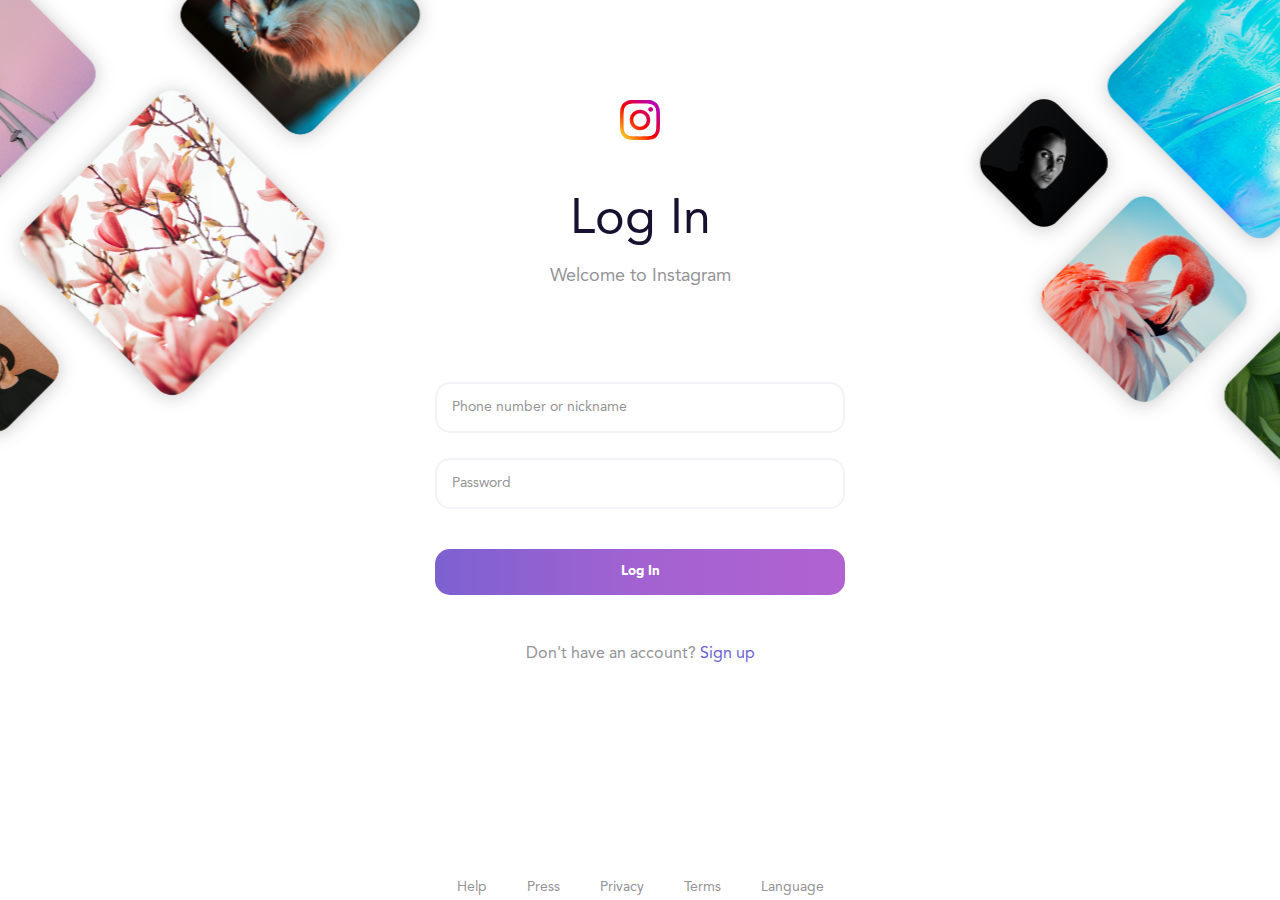
==== index.html @ f89cb43f "first commit" ====
<!DOCTYPE html>
<html lang="en">
<head>
    <meta charset="UTF-8">
    <meta http-equiv="X-UA-Compatible" content="IE=edge">
    <meta name="viewport" content="width=device-width, initial-scale=1.0">
    <link rel="stylesheet" href="./css/style.css">
    <title>Instagram | Login</title>
</head>
<body>
    <!--Header-->
    <header>
        <div class="logo">
            <img src="/img/instagram.svg" draggable="false">
        </div>
        <h1 class="text-lg line1">Log In</h1>
        <h2 class="text-md line2">Welcome to Instagram</h2>
    </header>
    <!--Login form-->
    <div class="login-page">
        <div class="form">
          <form class="register-form">
            <input class="text-md" type="text" placeholder="Phone number or nickname"/>
            <input class="text-md" type="password" placeholder="Password"/>
          </form>
          <button class="login-btn">Log In</button>
          <p class="text-md message">Don't have an account?<a href="#"> Sign up</a></p>
        </div>
    </div>
    <!--Footer-->
    <footer>
        <div class="child-1 text-md footer-nav">
            <ul>
                <li>Help</li>
                <li>Press</li>
                <li>Privacy</li>
                <li>Terms</li>
                <li>Language</li>
            </ul>
        </div>
    </footer>
    <!--Illustrations-->
    <div class="left-pictures">
        <img src="/img/illustration_1.png" draggable="false">
    </div>
    <div class="right-pictures">
        <img src="/img/illustration_2.png" draggable="false">
    </div>
</body>
</html>
---- css/style.css ----
/* Fonts */
@font-face {
    font-family: "Avenir";
    src: url(/fonts/AvenirLTStd-Black.otf);
    font-weight: 300;
}

@font-face {
    font-family: "Avenir";
    src: url(/fonts/AvenirLTStd-Roman.otf);
    font-weight: 200;
}

@font-face {
    font-family: "Avenir";
    src: url(/fonts/AvenirLTStd-Book.otf);
    font-weight: 100;
}

/* Universal styling */
* {
    padding: 0;
    margin: 0;
    font-family: "Avenir";
    overflow-x: hidden;
    box-sizing: border-box;
}

/* Pre-styles */

.text-lg {
    font-size: 50px;
    font-weight: 200;
    color: #17102f;
}

.text-md {
    font-size: 18px;
    font-weight: 200;
    color: #939396;
}

.text-sm {
    font-size: 16px;
    font-weight: 100;
    color: #939396;
}

a {
    text-decoration: none;
    color: #675fd1;
    cursor: pointer;
}

/* Intro/Header */
.logo {
    position: relative;
    display: flex;
    width: 60px;
    height: 60px;
    margin: 0 auto;
    margin-top: 90px;
    margin-bottom: 40px;
}

header {
    position: relative;
    text-align: center;
}

.line1 {
    margin-bottom: 15px;
}

/* Login form */

.login-page {
    position: relative;
    width: 500px;
    padding-top: 50px;
    margin: auto;
    overflow: visible;
}


.form {
    position: relative;
    z-index: 1;
    background: transparent;
    width: 100%;
    margin: 0 auto 100px;
    padding: 45px;
    text-align: center;
}

.form input {
    font-family: "Avenir";
    outline: 0;
    background: transparent;
    width: 100%;
    color: #17102f;
    border: 2px solid #f4f2f7;
    border-radius: 15px;
    margin: 0 0 25px;
    padding: 15px;
    box-sizing: border-box;
    font-size: 14px;
}

::placeholder { /* Chrome, Firefox, Opera, Safari 10.1+ */
    color: #939396;
    opacity: 1; /* Firefox */
}
  
  :-ms-input-placeholder { /* Internet Explorer 10-11 */
    color: #939396;
}
  
  ::-ms-input-placeholder { /* Microsoft Edge */
    color: #939396;
}


button {
    width: 100%;
    background: rgb(125,97,209);
    background: linear-gradient(90deg, rgba(125,97,209,1) 0%, rgba(163,98,209,1) 50%, rgba(177,98,209,1) 100%);
    border: none;
    border-radius: 15px;
    margin-top: 15px;
    padding: 10px 10px 10px 10px;
    padding: 15px;
    font-weight: 300;
    color: #fff;
    cursor: pointer;
    transition: all 0.3s ease-in-out;
}

button:hover {
    color: rgba(255, 255, 255, 1);
    box-shadow: 0 5px 40px rgba(180, 74, 255, 0.4);
    
}

.message {
    margin-top: 50px;
    font-size: 16px;
    margin-bottom: 70px;
}

/* Footer */

.footer-nav {
    position: relative;
    display: flex;
    justify-content: center;
}

.footer-nav ul {
    display: flex;
    gap: 40px;
}

.footer-nav li {
    list-style-type: none;
    display: inline-block;
    cursor: pointer;
    font-size: 14px;
}


/* Illustrations */

.left-pictures {
    position: absolute;
    z-index: -1;
    transform: scale(0.8);
    left: -500px;
    top: -300px;
}

.right-pictures {
    position: absolute;
    z-index: -1;
    transform: scale(0.8);
    right: -500px;
    top: -300px;
}

/* Media Queries */

@media only screen and (min-width: 1px) and (max-width: 499px) {
    .login-page {
        width: 90%;
    }
}

/*Smaller Mobile*/

@media only screen and (min-width: 1px) and (max-width: 349px) {


}

/*Mobile/Tablet*/

@media only screen and (min-width: 350px) and (max-width: 767px) {

    .left-pictures, .right-pictures {
        display: none;
    }

}

/*Tablet*/

  @media only screen and (min-width: 768px) and (max-width: 1029px) {

    .left-pictures {
        transform: scale(0.5);
        left: -600px;
        top: -450px;
    }

    .right-pictures {
        transform: scale(0.5);
        right: -600px;
        top: -450px;
    }

  }

/*Laptop*/

@media only screen and (min-width: 1030px) and (max-width: 1366px) {

    .left-pictures {
        transform: scale(0.5);
        left: -600px;
        top: -450px;
    }

    .right-pictures {
        transform: scale(0.5);
        right: -600px;
        top: -450px;
    }

  }


/*Desktop*/

@media only screen and (min-width: 1367px) and (max-width: 1650px) {

    .left-pictures {
        transform: scale(0.7);
        left: -600px;
        top: -450px;
    }

    .right-pictures {
        transform: scale(0.7);
        right: -600px;
        top: -450px;
    }

  }
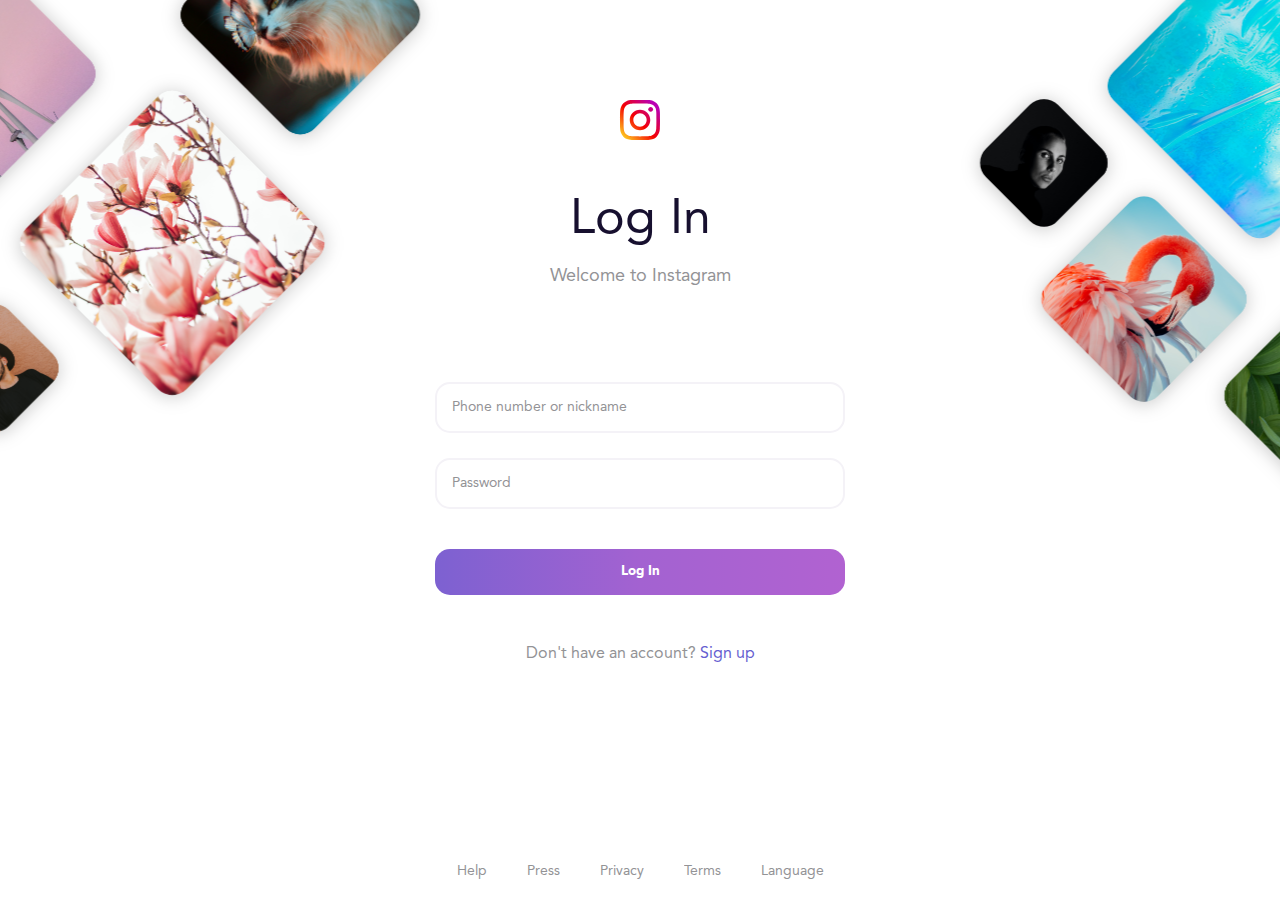
==== commit 81c233b6: "vertical navbar fix and login page footer fix" ====
--- a/index.html
+++ b/index.html
@@ -5,13 +5,13 @@
     <meta http-equiv="X-UA-Compatible" content="IE=edge">
     <meta name="viewport" content="width=device-width, initial-scale=1.0">
     <link rel="stylesheet" href="./css/style.css">
-    <title>Instagram | Login</title>
+    <title>Instagram - Login</title>
 </head>
 <body>
     <!--Header-->
     <header>
         <div class="logo">
-            <img src="/img/instagram.svg" draggable="false">
+            <img src="img/instagram.svg" draggable="false">
         </div>
         <h1 class="text-lg line1">Log In</h1>
         <h2 class="text-md line2">Welcome to Instagram</h2>
@@ -23,28 +23,26 @@
             <input class="text-md" type="text" placeholder="Phone number or nickname"/>
             <input class="text-md" type="password" placeholder="Password"/>
           </form>
-          <button class="login-btn">Log In</button>
+          <a href="profile.html"><button class="login-btn">Log In</button></a>
           <p class="text-md message">Don't have an account?<a href="#"> Sign up</a></p>
         </div>
     </div>
     <!--Footer-->
     <footer>
-        <div class="child-1 text-md footer-nav">
-            <ul>
-                <li>Help</li>
-                <li>Press</li>
-                <li>Privacy</li>
-                <li>Terms</li>
-                <li>Language</li>
-            </ul>
-        </div>
+        <ul class="footer-text">
+            <li class="text-md footer-child">Help</li>
+            <li class="text-md footer-child">Press</li>
+            <li class="text-md footer-child">Privacy</li>
+            <li class="text-md footer-child">Terms</li>
+            <li class="text-md footer-child">Language</li>
+        </ul>
     </footer>
     <!--Illustrations-->
     <div class="left-pictures">
-        <img src="/img/illustration_1.png" draggable="false">
+        <img src="img/illustration_1.png" draggable="false">
     </div>
     <div class="right-pictures">
-        <img src="/img/illustration_2.png" draggable="false">
+        <img src="img/illustration_2.png" draggable="false">
     </div>
 </body>
-</html>+</html>
--- a/css/style.css
+++ b/css/style.css
@@ -1,19 +1,19 @@
 /* Fonts */
 @font-face {
     font-family: "Avenir";
-    src: url(/fonts/AvenirLTStd-Black.otf);
+    src: url(../fonts/AvenirLTStd-Black.otf);
     font-weight: 300;
 }
 
 @font-face {
     font-family: "Avenir";
-    src: url(/fonts/AvenirLTStd-Roman.otf);
+    src: url(../fonts/AvenirLTStd-Roman.otf);
     font-weight: 200;
 }
 
 @font-face {
     font-family: "Avenir";
-    src: url(/fonts/AvenirLTStd-Book.otf);
+    src: url(../fonts/AvenirLTStd-Book.otf);
     font-weight: 100;
 }
 
@@ -145,23 +145,23 @@
 .message {
     margin-top: 50px;
     font-size: 16px;
-    margin-bottom: 70px;
 }
 
 /* Footer */
 
-.footer-nav {
-    position: relative;
-    display: flex;
-    justify-content: center;
-}
-
-.footer-nav ul {
+.footer-text {
+    width: 100%;
+    position: absolute;
+    bottom: 0;
     display: flex;
     gap: 40px;
-}
-
-.footer-nav li {
+    align-items: center;
+    margin-bottom: 20px;
+    margin-top: 20px;
+    justify-content: center;
+}
+
+.footer-child {
     list-style-type: none;
     display: inline-block;
     cursor: pointer;
@@ -265,4 +265,4 @@
         top: -450px;
     }
 
-  }+  }
